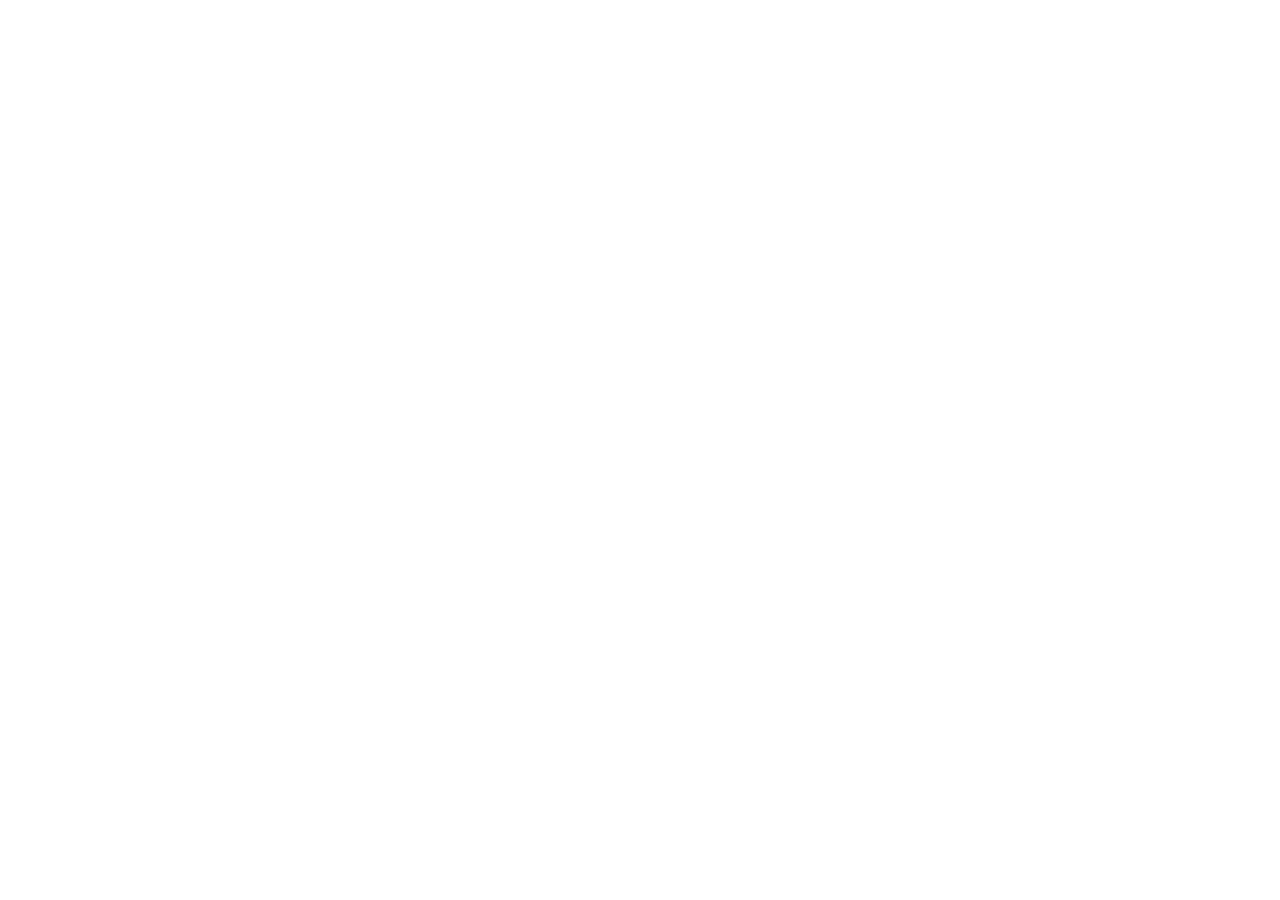
==== index.html @ 2512a5dc "feat: adiciona estrutura inicial do projeto com HTML e CSS" ====
<!DOCTYPE html>
<html lang="pt-br">
<head>
    <meta charset="UTF-8">
    <meta name="viewport" content="width=device-width, initial-scale=1.0">
    <title>UniTask</title>
    <link rel="stylesheet" href="style.css">
</head>
<body>
    
</body>
</html>
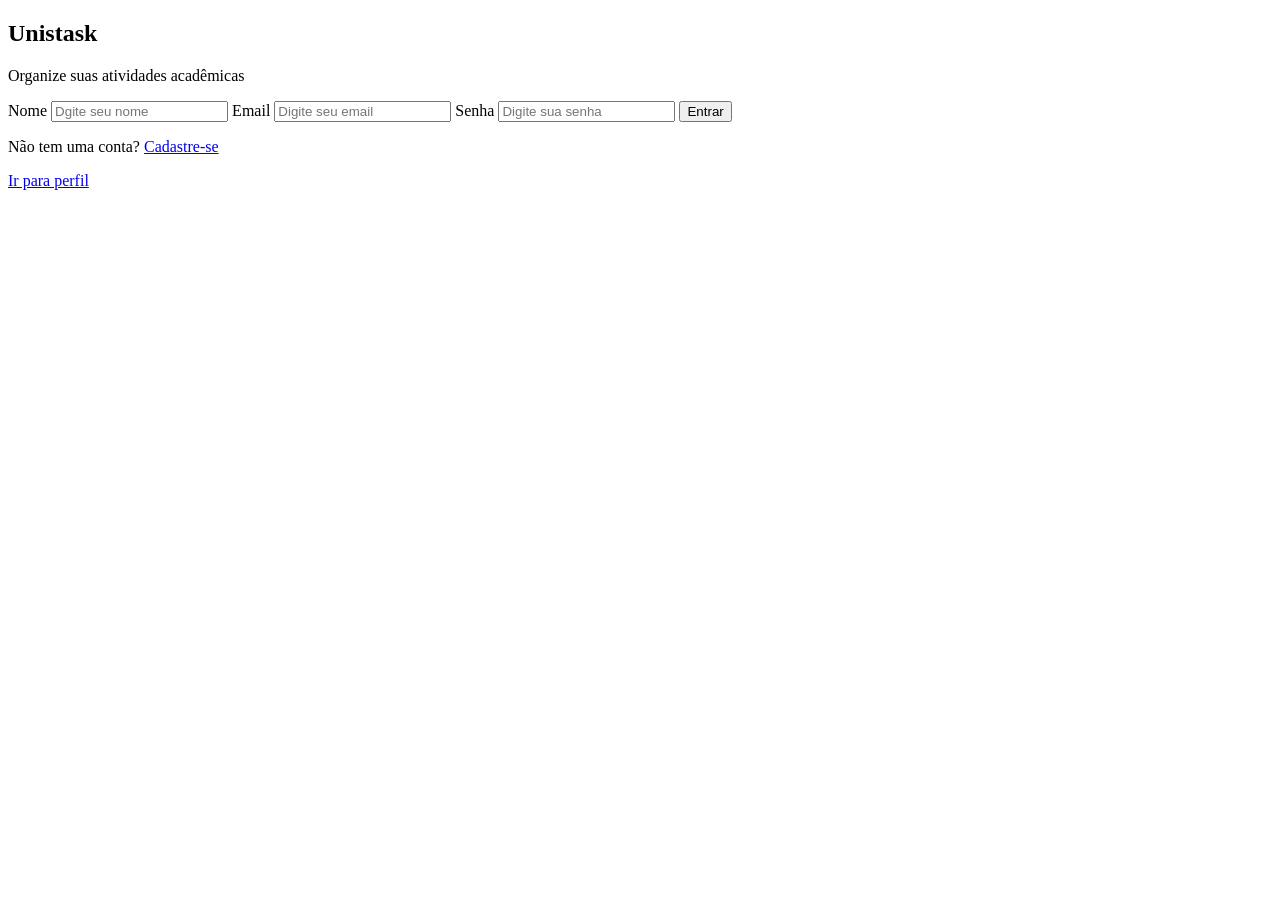
==== commit ae3fdd7f: "feat: adiciona telas de login, cadastro, perfil e tarefas" ====
--- a/index.html
+++ b/index.html
@@ -3,10 +3,43 @@
 <head>
     <meta charset="UTF-8">
     <meta name="viewport" content="width=device-width, initial-scale=1.0">
-    <title>UniTask</title>
-    <link rel="stylesheet" href="style.css">
+    <title>Unitask</title>
+     <link rel="stylesheet" href="css/style.css">
 </head>
 <body>
-    
+
+    <main class="container">
+        <section class="card-login">
+            <h1>Unistask</h1>
+            <p>Organize suas atividades acadêmicas</p>
+
+            <form>
+                <label for="nome">Nome</label>
+                <input type="text" id="nome" placeholder="Dgite seu nome">
+
+                <label for="email">Email</label>
+                <input type="email" id="email" placeholder="Digite seu email">
+
+                <label for="senha">Senha</label>
+                <input type="password" id="senha" placeholder="Digite sua senha">
+
+                <button type="submit">Entrar</button>
+            </form>
+            <p class="text-cadastro">
+                Não tem uma conta? <a href="cadastro.html">Cadastre-se</a> 
+            </p>
+            <a href="perfil.html">Ir para perfil</a>
+
+        </section>
+    </main>
+    <script src="js/script.js"></script>
 </body>
-</html>+</html>
+
+
+
+
+
+
+
+
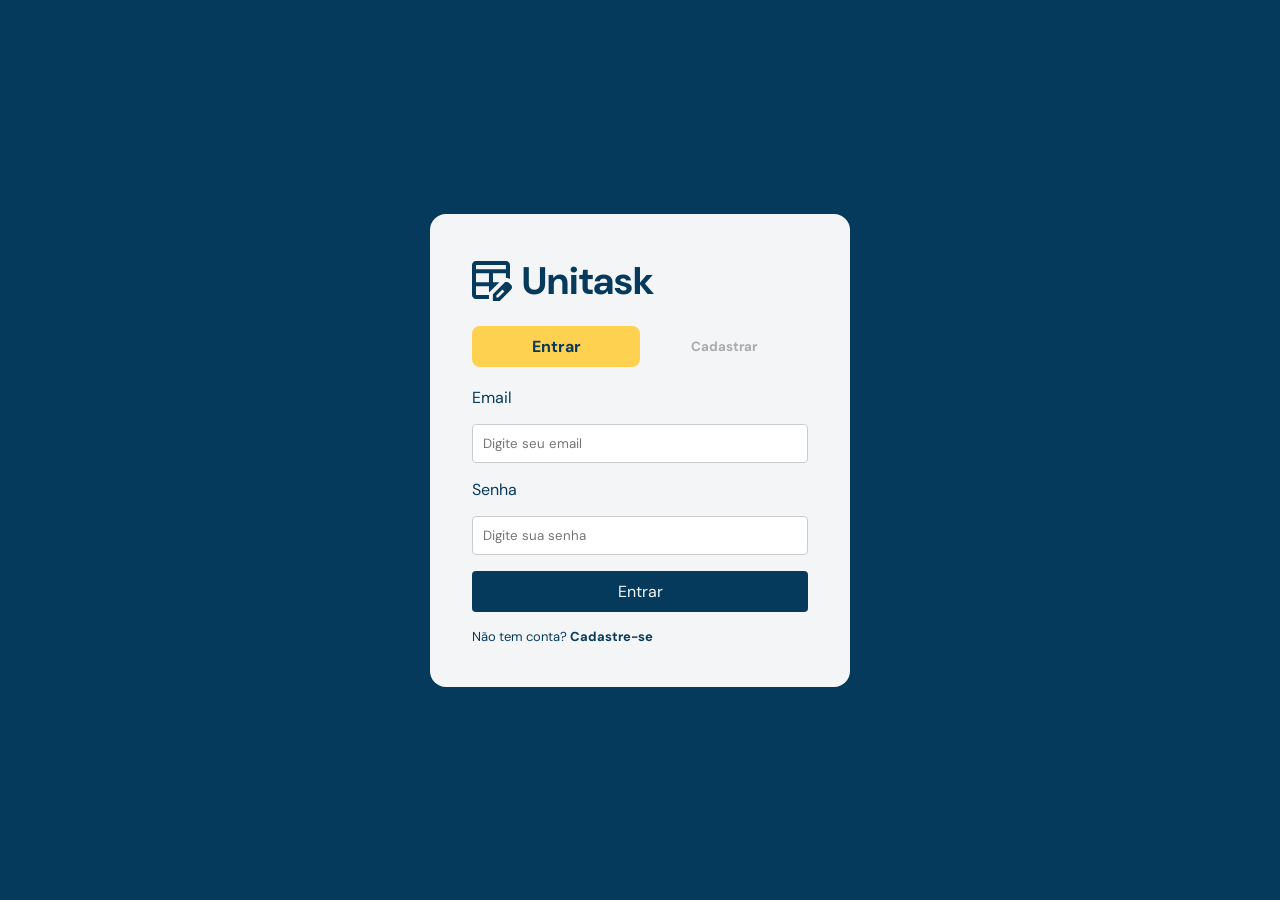
==== commit 984057b6: "feat: adiciona js no index" ====
--- a/index.html
+++ b/index.html
@@ -3,36 +3,61 @@
 <head>
     <meta charset="UTF-8">
     <meta name="viewport" content="width=device-width, initial-scale=1.0">
+    <link rel="preconnect" href="https://fonts.googleapis.com">
+    <link rel="preconnect" href="https://fonts.gstatic.com" crossorigin>
+    <link href="https://fonts.googleapis.com/css2?family=DM+Sans:ital,opsz,wght@0,9..40,100..1000;1,9..40,100..1000&family=Poppins:ital,wght@0,100;0,200;0,300;0,400;0,500;0,600;0,700;0,800;0,900;1,100;1,200;1,300;1,400;1,500;1,600;1,700;1,800;1,900&display=swap" rel="stylesheet">
+    <link rel="icon" type="image/svg+xml" href="assets/icons/logo.svg">
     <title>Unitask</title>
-     <link rel="stylesheet" href="css/style.css">
+    <link rel="stylesheet" href="css/style.css">
 </head>
 <body>
 
     <main class="container">
         <section class="card-login">
-            <h1>Unistask</h1>
-            <p>Organize suas atividades acadêmicas</p>
+            <div class="cabecalho">
+                <img src="assets/icons/logo.svg" alt="Logo do Unitask"> 
+                <h1>Unitask</h1>
+            </div>
 
-            <form>
-                <label for="nome">Nome</label>
-                <input type="text" id="nome" placeholder="Dgite seu nome">
+            <div class="tabs">
+                <button class="tab ativo" onclick="mostrarAba('entrar')"><strong>Entrar</strong></button>
+                <button class="tab" onclick="mostrarAba('cadastrar')"><strong>Cadastrar</strong></button>
+            </div>
 
+            <form id="form-login" class="form-login">
                 <label for="email">Email</label>
                 <input type="email" id="email" placeholder="Digite seu email">
 
                 <label for="senha">Senha</label>
                 <input type="password" id="senha" placeholder="Digite sua senha">
 
-                <button type="submit">Entrar</button>
+                <button type="submit" id="btnEntrar">Entrar</button>
+
+                <p class="text-cadastro">Não tem conta? <a onclick="mostrarAba('cadastrar')"><strong>Cadastre-se</strong></a></p>
             </form>
-            <p class="text-cadastro">
-                Não tem uma conta? <a href="cadastro.html">Cadastre-se</a> 
-            </p>
-            <a href="perfil.html">Ir para perfil</a>
 
+            <form id="form-cadastro" class="form-cadastro escondido">
+                <label for="novo-nome">Nome</label>
+                <input type="text" id="nome-cadastro" placeholder="Digite seu nome">
+
+                <label for="curso">Curso</label>
+                <input type="text" id="curso-cadastro" placeholder="Digite seu curso">
+
+                <label for="novo-email">Email</label>
+                <input type="email" id="email-cadastro" placeholder="Digite seu email">
+
+                <label for="senha">Senha</label>
+                <input type="password" id="senha-cadastro" placeholder="Digite sua senha">
+
+                <button type="submit" id="btnEntrar">Cadastrar</button>
+
+                <p class="text-login">Já tem conta? <a onclick="mostrarAba('entrar')"><strong>Fazer login</strong></a></p>
+            </form>
+            
         </section>
     </main>
     <script src="js/script.js"></script>
+
 </body>
 </html>
 
--- a/css/style.css
+++ b/css/style.css
@@ -0,0 +1,136 @@
+* {
+    margin: 0;
+    padding: 0;
+    box-sizing: border-box;
+    font-family: DM Sans, sans-serif;
+}
+
+body {
+  display: flex;
+  align-items: center;
+  justify-content: center;
+  min-height: 100vh;
+  background: #063A5D; /* background da página */
+}
+
+main {
+  display: flex;
+  align-items: center;
+  justify-content: center;
+  min-height: 100vh;
+}
+
+.card-login {
+  background: #F4F5F7;
+  border-radius: 16px;
+  padding: 42px;
+  width: 420px;
+  display: flex;
+  flex-direction: column;
+  gap: 20px;
+}
+
+.cabecalho {
+  display: flex;
+  align-items: center;
+  gap: 10px;
+  h1 {
+    font-size: larger;
+    font-size: 2.4rem;
+    color: #063A5D;
+  }
+}
+
+.cabecalho img {
+  width: 40px;
+}
+
+.tabs {
+    display: flex;
+}
+
+.tab {
+  flex: 1;
+  padding: 10px;
+  border: none;
+  border-radius: 8px;
+  cursor: pointer;
+  background: transparent;
+  color: #aaa;
+}
+
+.tab.ativo {
+  background: #FFD150;  /* sua cor de destaque */
+  color: #063A5D;
+  font-size: medium;
+}
+
+.form-login {
+    display: flex;
+    flex-direction: column;
+    gap: 1rem;
+}
+
+.form-login label {
+    font-size:medium;
+    color: #063A5D;
+}
+
+.form-login input {
+    padding: 10px;
+    border: 1px solid #ccc;
+    border-radius: 4px;
+}
+
+.form-login p {
+    font-size: small;
+    color: #063A5D;
+    cursor: pointer;
+}
+
+.form-login button {
+    padding: 10px;
+    border: none;
+    border-radius: 4px;
+    background: #063A5D;
+    color: #F4F5F7;
+    cursor: pointer;
+    font-size: medium;
+}
+
+#form-cadastro {
+    display: flex;
+    flex-direction: column;
+    gap: 1rem;
+}
+
+#form-cadastro label {
+    font-size:medium;
+    color: #063A5D;
+}
+
+#form-cadastro input {
+    padding: 10px;
+    border: 1px solid #ccc;
+    border-radius: 4px;
+}
+
+#form-cadastro p {
+    font-size: small;
+    color: #063A5D;
+    cursor: pointer;
+}
+
+#form-cadastro button {
+    padding: 10px;
+    border: none;
+    border-radius: 4px;
+    background: #063A5D;
+    color: #F4F5F7;
+    cursor: pointer;
+    font-size: medium;
+}
+
+.escondido {
+  display: none !important; /* Estava sobrepondo os outros seletores independente da ordem */
+}
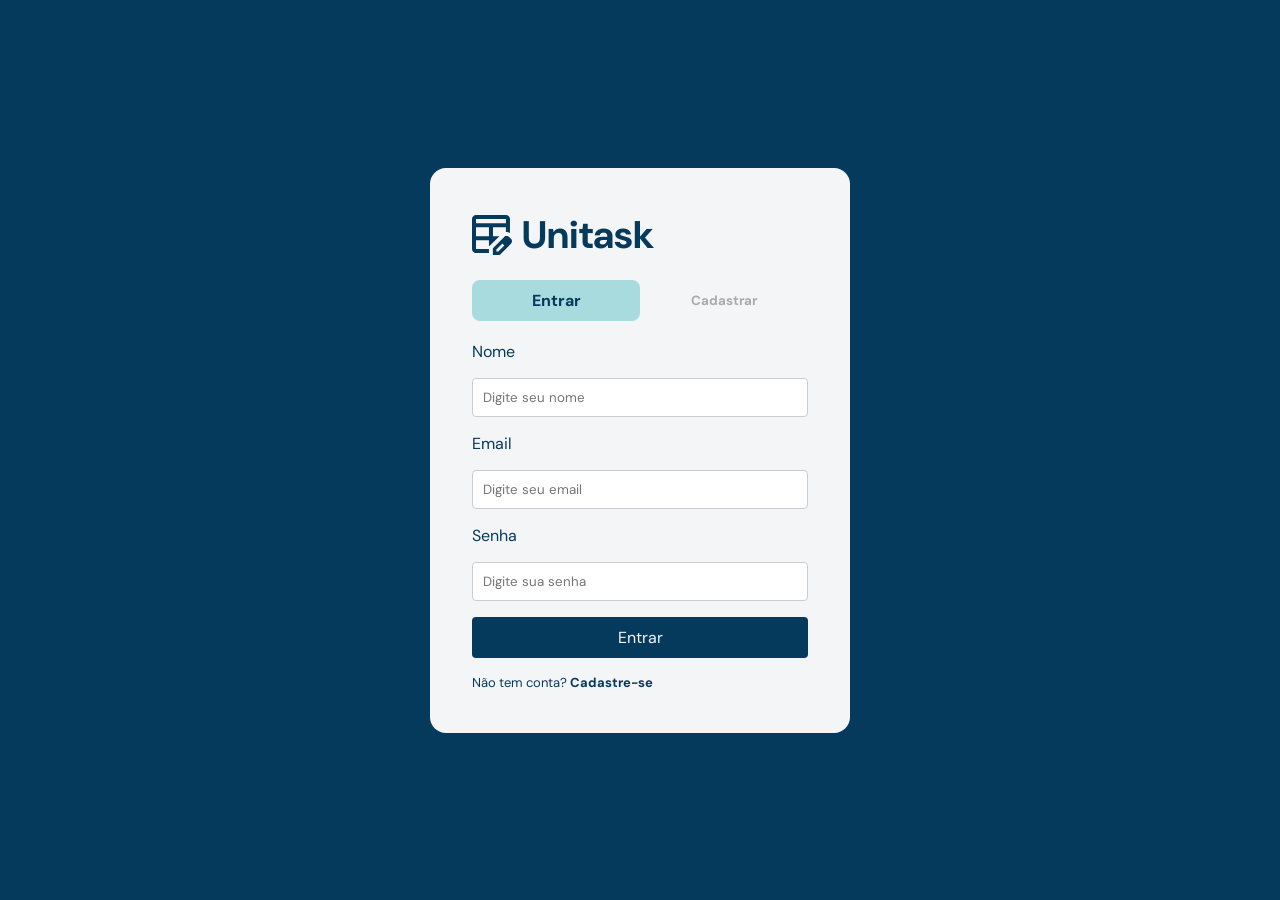
==== commit 82c63934: "feat: js da home" ====
--- a/index.html
+++ b/index.html
@@ -25,11 +25,14 @@
             </div>
 
             <form id="form-login" class="form-login">
+                <label for="nome">Nome</label>
+                <input type="text" id="nome" placeholder="Digite seu nome" required>
+
                 <label for="email">Email</label>
-                <input type="email" id="email" placeholder="Digite seu email">
+                <input type="email" id="email" placeholder="Digite seu email" required>
 
                 <label for="senha">Senha</label>
-                <input type="password" id="senha" placeholder="Digite sua senha">
+                <input type="password" id="senha" placeholder="Digite sua senha" required>
 
                 <button type="submit" id="btnEntrar">Entrar</button>
 
@@ -38,16 +41,16 @@
 
             <form id="form-cadastro" class="form-cadastro escondido">
                 <label for="novo-nome">Nome</label>
-                <input type="text" id="nome-cadastro" placeholder="Digite seu nome">
+                <input type="text" id="nome-cadastro" placeholder="Digite seu nome" required>
 
                 <label for="curso">Curso</label>
-                <input type="text" id="curso-cadastro" placeholder="Digite seu curso">
+                <input type="text" id="curso-cadastro" placeholder="Digite seu curso" required>
 
                 <label for="novo-email">Email</label>
-                <input type="email" id="email-cadastro" placeholder="Digite seu email">
+                <input type="email" id="email-cadastro" placeholder="Digite seu email" required>
 
                 <label for="senha">Senha</label>
-                <input type="password" id="senha-cadastro" placeholder="Digite sua senha">
+                <input type="password" id="senha-cadastro" placeholder="Digite sua senha" required>
 
                 <button type="submit" id="btnEntrar">Cadastrar</button>
 
--- a/css/style.css
+++ b/css/style.css
@@ -60,7 +60,7 @@
 }
 
 .tab.ativo {
-  background: #FFD150;  /* sua cor de destaque */
+  background: #A8DBDE;  /* sua cor de destaque */
   color: #063A5D;
   font-size: medium;
 }
@@ -98,6 +98,11 @@
     font-size: medium;
 }
 
+.form-login button a, .form-cadastro button a {
+    color: #F4F5F7;
+    text-decoration: none;
+}
+
 #form-cadastro {
     display: flex;
     flex-direction: column;
@@ -129,6 +134,7 @@
     color: #F4F5F7;
     cursor: pointer;
     font-size: medium;
+    text-decoration: none;
 }
 
 .escondido {
